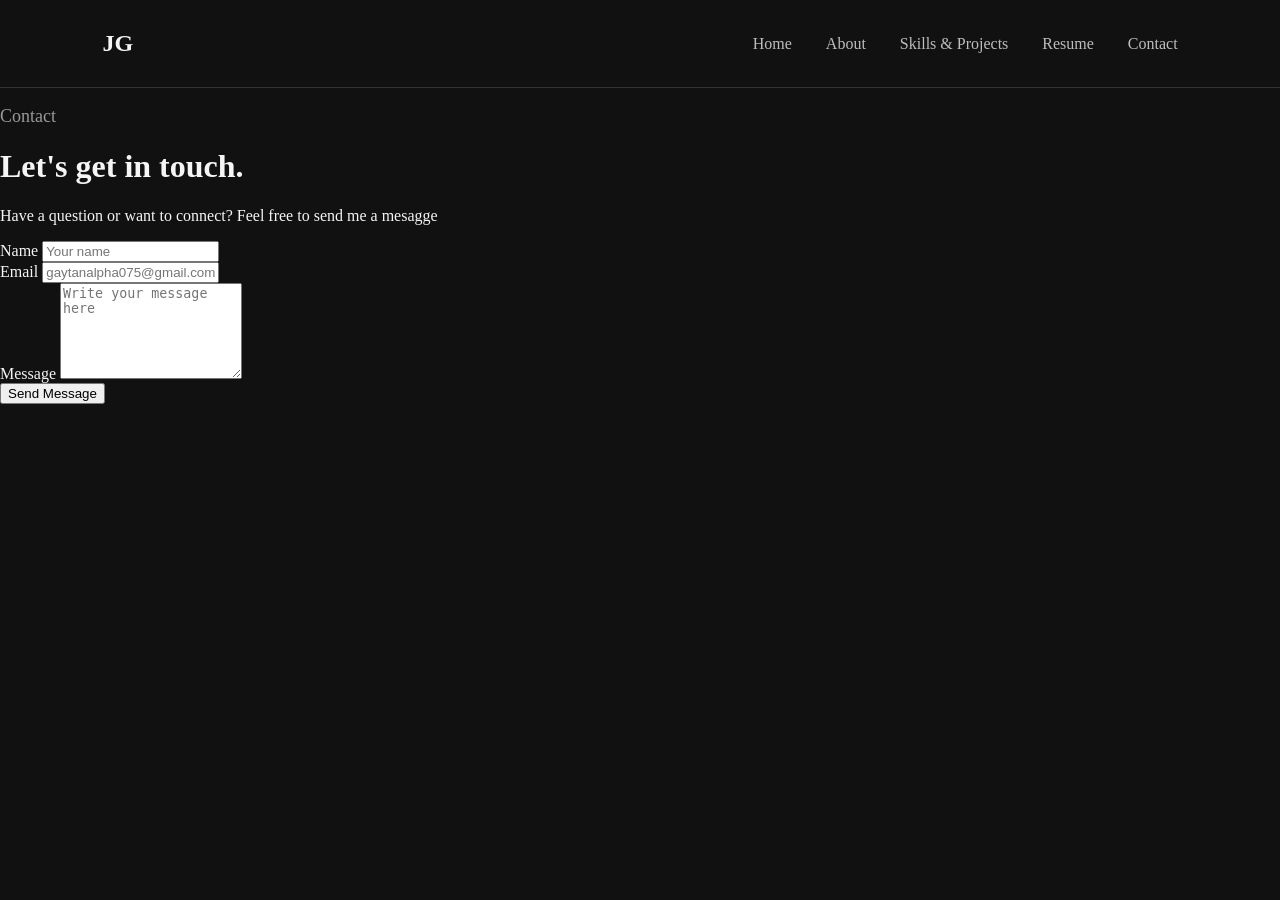
==== contact.html @ 190efd8a "Add Resume page" ====
<!DOCTYPE html>
<html lang="en">

<head> 
    <meta charset="UTF-8">
    <meta name="viewport" content="width=device-width, initial-scale=1.0">
    <title> Contact | Juan Gaytan</title>
    <link rel="stylesheet" href="css/style.css">
</head>

<body>

 <nav>
        <div class="logo">JG</div>

        <div class="nav-links">
    

          <a href="index.html">Home</a>
          <a href="about.html">About</a>
          <a href="projects.html">Skills & Projects</a>
          <a href="resume.html">Resume</a>
          <a href="contact.html">Contact</a>
        
        </div>

 </nav>    

<main class="contact">
    
    <p class="section-label"> Contact </p>

    <h1> Let's get in touch. </h1>

    <p class="contact-intro">
        Have a question or want to connect? Feel free to send me a mesagge

    </p>
    
    <form id="contact-form">

        <div class="form-group">
            <label for="name">Name</label>
            <input type="text" id="name" name="name" placeholder="Your name">
        </div>
        
        <div class="form-group">
            <label for="email">Email</label>
            <input type="email" id="email" name="email" placeholder="gaytanalpha075@gmail.com">

        </div>

        <div class="form-group">
            <label for="message"> Message</label>
            <textarea id="message" name="mesagge" rows="6"
            placeholder="Write your message here"></textarea>
        </div>

        <button type="submit"> Send Message </button>
        <p id="form-message"></p>

    </form>
       

    

    
</main>

</body>

</html>
---- css/style.css ----
body{
    margin:0;
    background-color:#111111;
    color: #f5f5f5;
    font-family: "Constantia", Georgia, 'Times New Roman', Times, serif;
}

/*Navigation bar */

nav {
    display: flex;
    justify-content: space-between;
    align-items: center;
    padding: 30px 8%;
    border-bottom:1px solid #333333;

}

.logo {
    font-size: 24px;
    font-weight:bold;

}

.nav-links a{
    color:#bdbdbd;
    text-decoration:none;
    margin-left: 30px;
    font-size:16px;

}

.nav-links a:hover {
    color: white;

}

/* Home section */

.hero {
    max-width: 850px;
    margin: 0 auto;
    padding:140px 40px;

}

.intro {
    color: #999999;
    font-size:18px;
    margin-bottom: 10px;

}

.hero h1 {
    font-size: 70px;
    margin: 0;


}

.hero h2{
    color: #a8a8a8;
    font-size: 30px;
    font-weight: normal;
    margin-top: 10px;


}

.description{
color: #bdbdbd;
font-size: 19px;
line-height:1.7;
max-width:650px;
margin-top:30px;
}

/*Buttons */

.hero-buttons{
    margin-top: 40px;

}

.hero-buttons a{
    display: inline-block; 
    padding: 13px 25px;
    margin-right:15px;
    text-decoration:none;

}

.primary-button {
    border: 1px solid #555;
    color: #f5f5f5;
    background-color: transparent;
   
}

.secondary-button {
    border:1px solid #555;
    color:#f5f5f5; 

}

.primary-button:hover {
    border-color: #ffffff;
  
}

.secondary-button:hover {
    border-color:#ffffff;

}

/*About page */

.about-section{
    max-width: 850px;
    margin: 0 auto;
    padding: 120px 40px;

}
.section-label{
    color: #999;
    font-size: 18px;
    margin-bottom: 15px;

}

.about-section h1 {
    font-size: 55px;
    margin:0 0 40px 0;

}

.about-content {
    max-width: 700px;
}

.about-content p{
    color: #bdbdbd;
    font-size: 19px;
    line-height: 1.8;
    margin-bottom: 25px;
}

/*Skills & Projects page */

.projects-section {
    max-width: 900px;
    margin: 0 auto;
    padding: 120px 40px;

}

.projects-section h1 {
    font-size: 55px;
    margin: 0 0 50px;


}

.skills {
    margin-bottom:70px;

}

.skills h2,
.projects h2 {
    font-size: 28px;
    margin-bottom: 25px;

}

.skills-list {
    display: flex;
    flex-wrap: wrap;
    gap: 12px;

}

.skills-list span{
    border: 1px solid #444444;
    padding: 10px 16px;
    color: #d0d0d0;

}

.project-card {
    border: 1px solid #333333;
    padding: 30px;
    margin-top: 20px;

}

.project-card h3 {
    font-size: 28px;
    margin-bottom: 15px;

}

.project-card p {
    color: #bdbdbd;
    font-size: 18px;
    line-height: 1.7;


}

.project-tools {
    color: #888;
    font-size: 16px;
    margin-top: 25px;
}

/*Resume page */
.resume-section{
    max-width: 900px;
    margin: 0 auto;
    padding: 120px 40px;
}

.resume-section h1{
    font-size: 55px;
    margin: 0 0 50px 0;

}

.resume-block {
    margin-bottom: 60px;
}

.resume-block h2 {
    font-size: 28px;
    margin-bottom: 25px;
    padding-bottom: 10px;
    border: bottom 1px solid #333333;
}

.resume-item {
    margin: bottom 30px;
}

.resume-item p{
    color: #bdbdbd;
    font-size: 18px;
    line-height:1.6;
    margin: 6px 0;
}
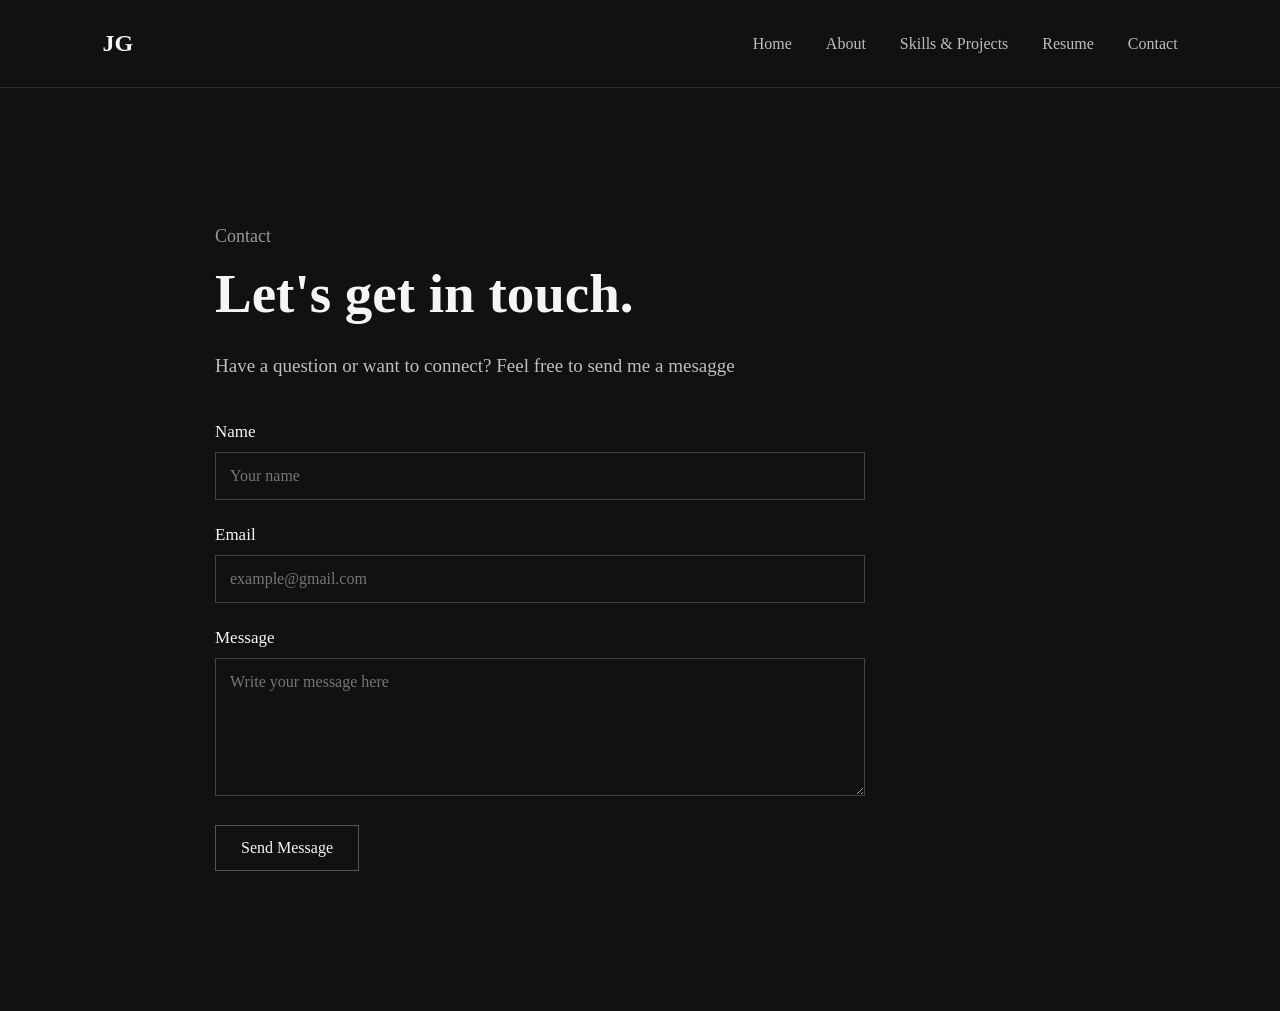
==== commit 788aa3de: "Style Contact page" ====
--- a/contact.html
+++ b/contact.html
@@ -26,7 +26,7 @@
 
  </nav>    
 
-<main class="contact">
+<main class="contact-section">
     
     <p class="section-label"> Contact </p>
 
@@ -46,7 +46,7 @@
         
         <div class="form-group">
             <label for="email">Email</label>
-            <input type="email" id="email" name="email" placeholder="gaytanalpha075@gmail.com">
+            <input type="email" id="email" name="email" placeholder="example@gmail.com">
 
         </div>
 
--- a/css/style.css
+++ b/css/style.css
@@ -248,3 +248,79 @@
     line-height:1.6;
     margin: 6px 0;
 }
+
+/* Contact page */
+
+.contact-section {
+    max-width: 850px;
+    margin: 0 auto;
+    padding: 120px 40px;
+}
+
+.contact-section h1 {
+    font-size: 55px;
+    margin: 0 0 25px 0;
+}
+
+.contact-intro {
+    color: #bdbdbd;
+    font-size: 19px;
+    line-height: 1.7;
+    margin-bottom: 40px;
+    max-width: 650px;
+}
+
+#contact-form {
+    max-width: 650px;
+}
+
+.form-group {
+    margin-bottom: 25px;
+}
+
+.form-group label {
+    display: block;
+    margin-bottom: 10px;
+    font-size: 17px;
+}
+
+.form-group input,
+.form-group textarea {
+    width: 100%;
+    box-sizing: border-box;
+    background-color: transparent;
+    color: #f5f5f5;
+    border: 1px solid #444444;
+    padding: 14px;
+    font-family: "Constantia", Georgia, "Times New Roman", serif;
+    font-size: 16px;
+}
+
+.form-group input:focus,
+.form-group textarea:focus {
+    outline: none;
+    border-color: #ffffff;
+}
+
+.form-group textarea {
+    resize: vertical;
+}
+
+#contact-form button {
+    background-color: transparent;
+    color: #f5f5f5;
+    border: 1px solid #555555;
+    padding: 13px 25px;
+    font-family: "Constantia", Georgia, "Times New Roman", serif;
+    font-size: 16px;
+    cursor: pointer;
+}
+
+#contact-form button:hover {
+    border-color: #ffffff;
+}
+
+#form-message {
+    margin-top: 20px;
+    color: #bdbdbd;
+}
